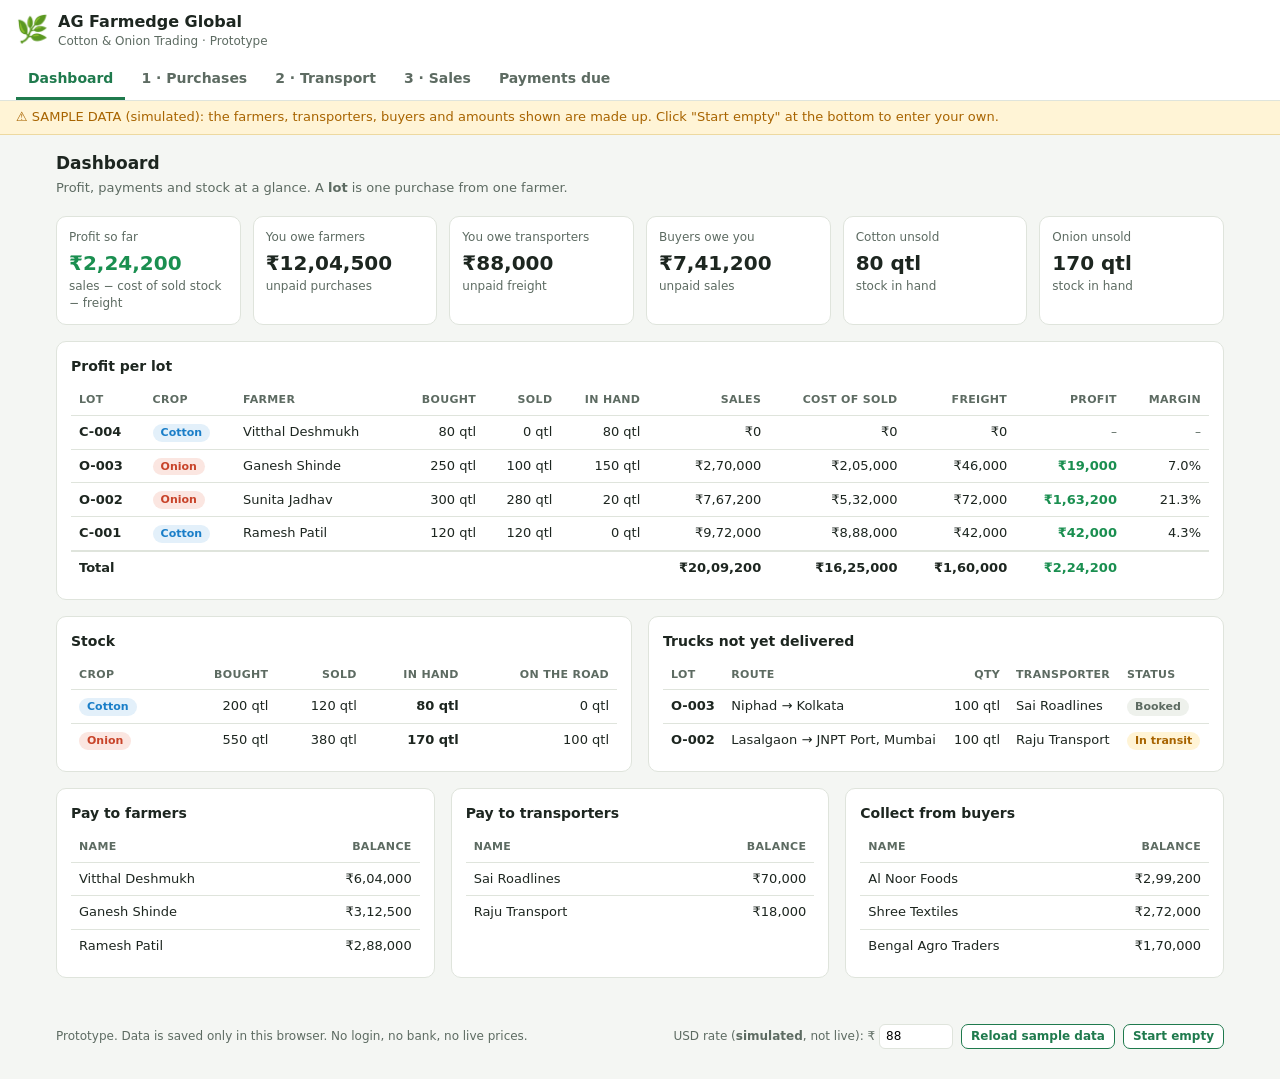
==== trading-prototype/index.html @ f878cdce "Add cotton and onion trading prototype Standalone browser app in trading-prototype/ covering purchas" ====
<!DOCTYPE html>
<html lang="en">
<head>
<meta charset="UTF-8">
<meta name="viewport" content="width=device-width, initial-scale=1">
<title>AG Farmedge Global – Trading Prototype</title>
<link rel="stylesheet" href="styles.css">
</head>
<body>
<header class="top">
  <div class="brand">
    <span class="logo">🌿</span>
    <div>
      <div class="brand-name">AG Farmedge Global</div>
      <div class="brand-sub">Cotton &amp; Onion Trading · Prototype</div>
    </div>
  </div>
  <nav id="tabs" class="tabs">
    <button data-tab="dashboard">Dashboard</button>
    <button data-tab="purchases">1 · Purchases</button>
    <button data-tab="transport">2 · Transport</button>
    <button data-tab="sales">3 · Sales</button>
    <button data-tab="money">Payments due</button>
  </nav>
</header>

<div id="simBanner" class="banner"></div>

<main id="view"></main>

<footer class="foot">
  <span>Prototype. Data is saved only in this browser. No login, no bank, no live prices.</span>
  <span class="foot-actions">
    <label>USD rate (<b>simulated</b>, not live): ₹ <input id="fxInput" type="number" min="1" step="0.01"></label>
    <button class="btn ghost small" data-act="reset-sample">Reload sample data</button>
    <button class="btn ghost small" data-act="clear-all">Start empty</button>
  </span>
</footer>

<dialog id="dlg"><form id="dlgForm" method="dialog" novalidate></form></dialog>
<div id="toast" class="toast" hidden></div>

<script src="app.js"></script>
</body>
</html>
---- trading-prototype/styles.css ----
*{box-sizing:border-box;margin:0;padding:0}
[hidden]{display:none!important}
:root{
  --bg:#f4f6f3;--card:#fff;--line:#dfe4dc;--text:#1d2620;--dim:#5d6b62;
  --green:#1f7a4d;--green-d:#165c39;--cotton:#1a7ec8;--onion:#c8442a;
  --profit:#1a8f50;--loss:#c83030;--amber:#a86400;--amber-bg:#fff4d6;
}
body{font-family:system-ui,-apple-system,"Segoe UI",Roboto,sans-serif;font-size:14px;color:var(--text);background:var(--bg);line-height:1.45}
.top{background:var(--card);border-bottom:1px solid var(--line);padding:10px 16px 0;position:sticky;top:0;z-index:5}
.brand{display:flex;align-items:center;gap:10px;margin-bottom:8px}
.logo{font-size:26px}
.brand-name{font-weight:700;font-size:16px}
.brand-sub{font-size:12px;color:var(--dim)}
.tabs{display:flex;gap:4px;overflow-x:auto}
.tabs button{border:0;background:none;padding:9px 12px;font:inherit;font-weight:600;color:var(--dim);cursor:pointer;border-bottom:3px solid transparent;white-space:nowrap}
.tabs button.on{color:var(--green);border-bottom-color:var(--green)}
.banner{background:var(--amber-bg);color:var(--amber);font-size:13px;padding:7px 16px;border-bottom:1px solid #edd9a0}
.banner:empty{display:none}
main{padding:16px;max-width:1200px;margin:0 auto}
h2{font-size:17px;margin-bottom:4px}
h3{font-size:14px;margin:0 0 8px}
.hint{color:var(--dim);font-size:13px;margin-bottom:12px}
.head{display:flex;justify-content:space-between;align-items:flex-start;gap:12px;flex-wrap:wrap;margin-bottom:6px}
.card{background:var(--card);border:1px solid var(--line);border-radius:10px;padding:14px;margin-bottom:16px}
.kpis{display:grid;grid-template-columns:repeat(auto-fit,minmax(165px,1fr));gap:12px;margin-bottom:16px}
.kpi{background:var(--card);border:1px solid var(--line);border-radius:10px;padding:12px}
.kpi .l{font-size:12px;color:var(--dim)}
.kpi .v{font-size:20px;font-weight:700;margin-top:2px}
.kpi .s{font-size:12px;color:var(--dim)}
.cols{display:grid;grid-template-columns:repeat(auto-fit,minmax(320px,1fr));gap:16px}
.scroll{overflow-x:auto}
table{width:100%;border-collapse:collapse;font-size:13px}
th,td{padding:7px 8px;text-align:left;border-bottom:1px solid var(--line);white-space:nowrap}
th{font-size:11px;text-transform:uppercase;letter-spacing:.03em;color:var(--dim)}
td.n,th.n{text-align:right;font-variant-numeric:tabular-nums}
tr:last-child td{border-bottom:0}
tfoot td{font-weight:700;border-top:2px solid var(--line)}
.empty{color:var(--dim);padding:14px 4px}
.pos{color:var(--profit);font-weight:600}.neg{color:var(--loss);font-weight:600}
.sub{color:var(--dim);font-size:12px}
.tag{display:inline-block;padding:1px 8px;border-radius:99px;font-size:11px;font-weight:600;background:#eef1ec;color:var(--dim)}
.tag.Cotton{background:#e3f0fa;color:var(--cotton)}.tag.Onion{background:#fbe6e1;color:var(--onion)}
.tag.Export{background:#ece5fa;color:#6a3fc0}
.tag.Booked{background:#eef1ec}.tag.In-transit{background:var(--amber-bg);color:var(--amber)}.tag.Delivered{background:#def3e6;color:var(--profit)}
.tag.due{background:#fde4e4;color:var(--loss)}.tag.ok{background:#def3e6;color:var(--profit)}
.btn{border:1px solid var(--green);background:var(--green);color:#fff;border-radius:7px;padding:8px 14px;font:inherit;font-weight:600;cursor:pointer}
.btn:hover{background:var(--green-d)}
.btn.ghost{background:#fff;color:var(--green)}
.btn.ghost:hover{background:#eef6f1}
.btn.small{padding:3px 9px;font-size:12px}
.btn.danger{border-color:var(--loss);color:var(--loss);background:#fff}
.acts{display:flex;gap:4px}
.foot{display:flex;justify-content:space-between;gap:12px;flex-wrap:wrap;align-items:center;padding:14px 16px 30px;color:var(--dim);font-size:12px;max-width:1200px;margin:0 auto}
.foot-actions{display:flex;gap:8px;align-items:center;flex-wrap:wrap}
.foot input{width:74px;padding:3px 6px;border:1px solid var(--line);border-radius:6px;font:inherit}
dialog{border:0;border-radius:12px;padding:0;width:min(520px,94vw);margin:auto;box-shadow:0 12px 50px rgba(0,0,0,.3)}
dialog::backdrop{background:rgba(20,30,24,.45)}
#dlgForm{padding:18px}
#dlgForm h3{font-size:16px;margin-bottom:12px}
.grid{display:grid;grid-template-columns:1fr 1fr;gap:10px}
.f{display:flex;flex-direction:column;gap:3px}
.f.wide{grid-column:1/-1}
.f label{font-size:12px;font-weight:600;color:var(--dim)}
.f input,.f select{padding:8px;border:1px solid #c5cdc3;border-radius:7px;font:inherit;background:#fff;width:100%}
.calc{grid-column:1/-1;background:#f1f5ef;border-radius:7px;padding:8px 10px;font-size:13px}
.err{grid-column:1/-1;color:var(--loss);font-weight:600;font-size:13px;min-height:18px}
.dlg-btns{display:flex;justify-content:flex-end;gap:8px;margin-top:8px}
.toast{position:fixed;bottom:20px;left:50%;transform:translateX(-50%);background:#1d2620;color:#fff;padding:9px 16px;border-radius:8px;font-size:13px;z-index:20}
@media(max-width:560px){.grid{grid-template-columns:1fr}main{padding:10px}}
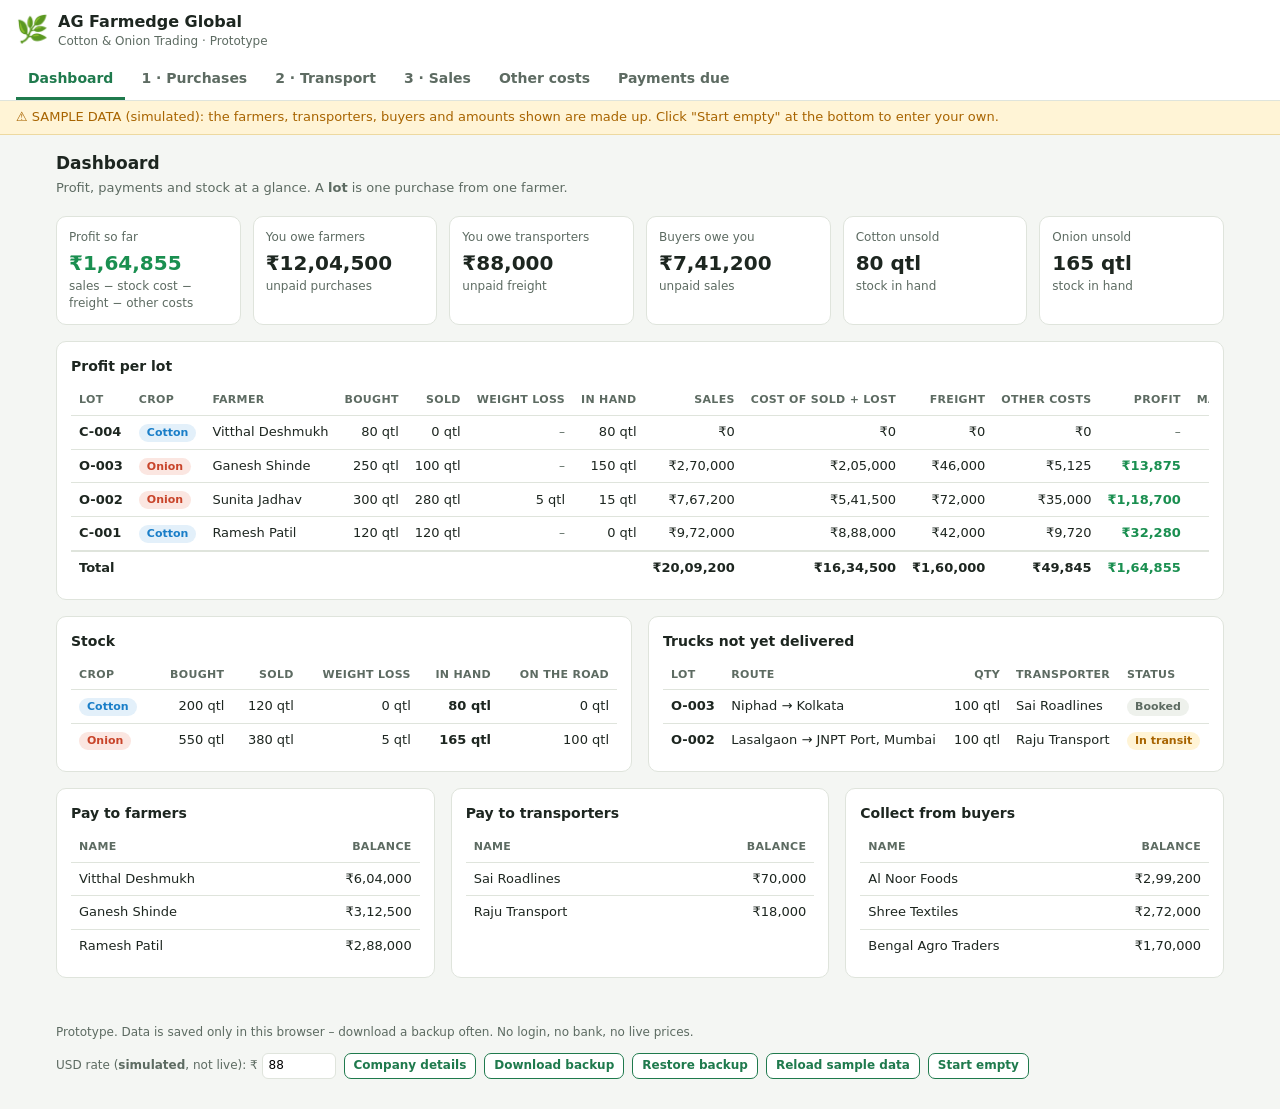
==== commit 2b2e31f4: "Trading prototype: costs, weight loss, payment history, bills, backup, phone layout - Other costs pe" ====
--- a/trading-prototype/index.html
+++ b/trading-prototype/index.html
@@ -20,6 +20,7 @@
     <button data-tab="purchases">1 · Purchases</button>
     <button data-tab="transport">2 · Transport</button>
     <button data-tab="sales">3 · Sales</button>
+    <button data-tab="costs">Other costs</button>
     <button data-tab="money">Payments due</button>
   </nav>
 </header>
@@ -29,15 +30,20 @@
 <main id="view"></main>
 
 <footer class="foot">
-  <span>Prototype. Data is saved only in this browser. No login, no bank, no live prices.</span>
+  <span>Prototype. Data is saved only in this browser – download a backup often. No login, no bank, no live prices.</span>
   <span class="foot-actions">
     <label>USD rate (<b>simulated</b>, not live): ₹ <input id="fxInput" type="number" min="1" step="0.01"></label>
+    <button class="btn ghost small" data-act="company">Company details</button>
+    <button class="btn ghost small" data-act="backup">Download backup</button>
+    <button class="btn ghost small" data-act="restore">Restore backup</button>
+    <input id="restoreFile" type="file" accept=".json,application/json" hidden>
     <button class="btn ghost small" data-act="reset-sample">Reload sample data</button>
     <button class="btn ghost small" data-act="clear-all">Start empty</button>
   </span>
 </footer>
 
 <dialog id="dlg"><form id="dlgForm" method="dialog" novalidate></form></dialog>
+<div id="doc" hidden></div>
 <div id="toast" class="toast" hidden></div>
 
 <script src="app.js"></script>
--- a/trading-prototype/styles.css
+++ b/trading-prototype/styles.css
@@ -67,3 +67,32 @@
 .dlg-btns{display:flex;justify-content:flex-end;gap:8px;margin-top:8px}
 .toast{position:fixed;bottom:20px;left:50%;transform:translateX(-50%);background:#1d2620;color:#fff;padding:9px 16px;border-radius:8px;font-size:13px;z-index:20}
 @media(max-width:560px){.grid{grid-template-columns:1fr}main{padding:10px}}
+.calc .hist{margin-top:8px;border-top:1px solid var(--line);padding-top:6px}
+.calc .hist div{display:flex;justify-content:space-between;gap:8px;align-items:center;padding:2px 0}
+.acts{flex-wrap:wrap}
+
+/* Printable documents (bill / slips) */
+#doc{position:fixed;inset:0;background:#e9ece8;z-index:30;overflow:auto;padding:16px}
+.doc-bar{max-width:720px;margin:0 auto 10px;display:flex;justify-content:flex-end;gap:8px}
+.doc-page{max-width:720px;margin:0 auto;background:#fff;border:1px solid var(--line);padding:28px;color:#000}
+.doc-page h1{font-size:20px}.doc-page h2{font-size:16px;margin:16px 0 8px;text-transform:uppercase;letter-spacing:.05em}
+.doc-top{display:flex;justify-content:space-between;gap:16px;border-bottom:2px solid #000;padding-bottom:10px}
+.doc-page table{margin:8px 0}.doc-page td,.doc-page th{white-space:normal}
+.doc-note{margin-top:22px;font-size:12px;color:#555;border-top:1px solid var(--line);padding-top:8px}
+.doc-sign{display:flex;justify-content:space-between;margin-top:50px;font-size:13px}
+@media print{body>*:not(#doc){display:none!important}#doc{position:static;background:#fff;padding:0}.doc-bar{display:none}.doc-page{border:0;padding:0}}
+
+/* Phones: each table row becomes a card, no sideways scrolling */
+@media(max-width:640px){
+  #view thead,#view tfoot{display:none}
+  #view table,#view tbody{display:block}
+  #view tbody tr{display:block;border:1px solid var(--line);border-radius:8px;margin-bottom:10px;padding:4px 10px}
+  #view tbody td{display:flex;justify-content:space-between;align-items:flex-start;gap:14px;white-space:normal;text-align:right;padding:6px 0;border-bottom:1px dashed var(--line)}
+  #view tbody td:last-child{border-bottom:0}
+  #view tbody td::before{content:attr(data-label);font-size:11px;text-transform:uppercase;color:var(--dim);text-align:left;flex-shrink:0;padding-top:2px}
+  #view tbody td[data-label=""]::before{content:none}
+  #view tbody td[data-label=""]{justify-content:flex-end}
+  .acts{justify-content:flex-end}
+  .btn.small{padding:6px 11px;font-size:13px}
+  .foot{flex-direction:column;align-items:flex-start}
+}
